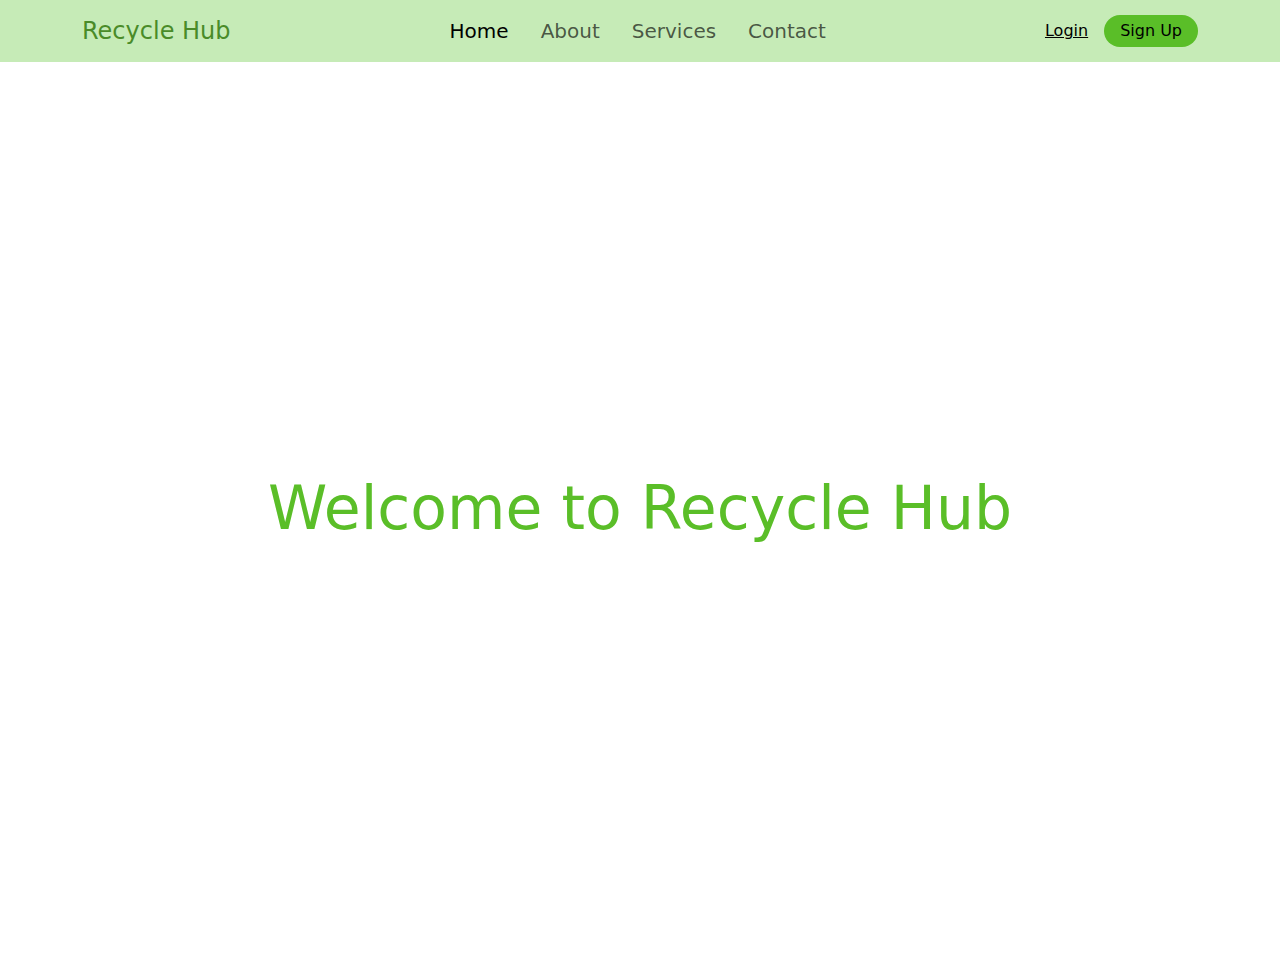
==== src/templates/index.html @ 63eab164 "Recycle Hub: Creacion de folders y files para el FrontEnd" ====
<!DOCTYPE html>
<html lang="en">
  <head>
    <meta charset="UTF-8" />
    <meta name="viewport" content="width=device-width, initial-scale=1.0" />
    <link
      href="https://cdn.jsdelivr.net/npm/bootstrap@5.3.3/dist/css/bootstrap.min.css"
      rel="stylesheet"
      integrity="sha384-QWTKZyjpPEjISv5WaRU9OFeRpok6YctnYmDr5pNlyT2bRjXh0JMhjY6hW+ALEwIH"
      crossorigin="anonymous"
    />
    <script
      src="https://cdn.jsdelivr.net/npm/bootstrap@5.3.3/dist/js/bootstrap.bundle.min.js"
      integrity="sha384-YvpcrYf0tY3lHB60NNkmXc5s9fDVZLESaAA55NDzOxhy9GkcIdslK1eN7N6jIeHz"
      crossorigin="anonymous"
    ></script>
    
    <title>Document</title>
  </head>
  <body class="vh-100 overflow-hidden">
    <link rel="stylesheet" href="../styles/main.css">
    <!-- Navbar -->
    <nav class="navbar navbar-expand-lg bg-body-tertiary">
      <div class="container">
        <!-- Logo-->
        <a class="navbar-brand fs-4" href="#">Recycle Hub</a>
        <!-- Toggle Btn-->
        <button
          class="navbar-toggler shadow-none border-0"
          type="button"
          data-bs-toggle="offcanvas"
          data-bs-target="#offcanvasNavbar"
          aria-controls="offcanvasNavbar"
          aria-label="Toggle navigation"
        >
          <span class="navbar-toggler-icon"></span>
        </button>

        <!-- SideBar-->
        <div
          class="sidebar offcanvas offcanvas-start"
          tabindex="-1"
          id="offcanvasNavbar"
          aria-labelledby="offcanvasNavbarLabel"
        >
          <!-- SideBar Header-->
          <div class="offcanvas-header text-black border-bottom">
            <h5 class="offcanvas-title" id="offcanvasNavbarLabel">
              Recycle Hub
            </h5>
            <button
              type="button"
              class="btn-close btn-close-dark"
              data-bs-dismiss="offcanvas"
              aria-label="Close"
            ></button>
          </div>
          <!-- SideBar Body-->
          <div class="offcanvas-body d-flex flex-column flex-lg-row p-4 p-lg-0">
            <ul
              class="navbar-nav justify-content-center align-items-center fs-5 flex-grow-1 pe-3"
            >
              <li class="nav-item mx-2">
                <a class="nav-link active" aria-current="page" href="#">Home</a>
              </li>
              <li class="nav-item mx-2">
                <a class="nav-link" href="#about">About</a>
              </li>
              <li class="nav-item mx-2">
                <a class="nav-link" href="#services">Services</a>
              </li>
              <li class="nav-item mx-2">
                <a class="nav-link" href="#contact">Contact</a>
              </li>
            </ul>
            <!-- Login / Sign up -->
            <div
              class="d-flex flex-column flex-lg-row align-items-center gap-3"
            >
              <a href="#login" class="text-black">Login</a>
              <a
                href="#signup"
                class="text-black text-decoration-none px-3 py-1 rounded-4"
                style="background-color: rgba(90, 190, 40, 1)"
                >Sign Up</a
              >
            </div>
          </div>
        </div>
      </div>
    </nav>

    <main>
      <section
        class="w-100 vh-100 d-flex flex-column justify-content-center align-items-center fs-1"
      >
        <h1 style="font-size: 1.5em">Welcome to Recycle Hub</h1>
      </section>
    </main>
  </body>
</html>
---- src/styles/main.css ----
body{
  background-color: rgb(255, 255, 255);
  background-blend-mode: multiply;
  background-position: center;
  background-size: cover;
  background-repeat: no-repeat;
}

@media(max-width: 991px){
  .sidebar{
    background-color: rgb(255, 255, 255);
    backdrop-filter: blur(5px);
  }
}

h1{
  color: rgba(90, 190, 40, 1);
}

.bg-body-tertiary {
  --bs-bg-opacity: 1;
  background-color: rgba(198, 235, 183, 1) !important;
}

.fs-4 {
  color: rgb(74, 139, 41);
}
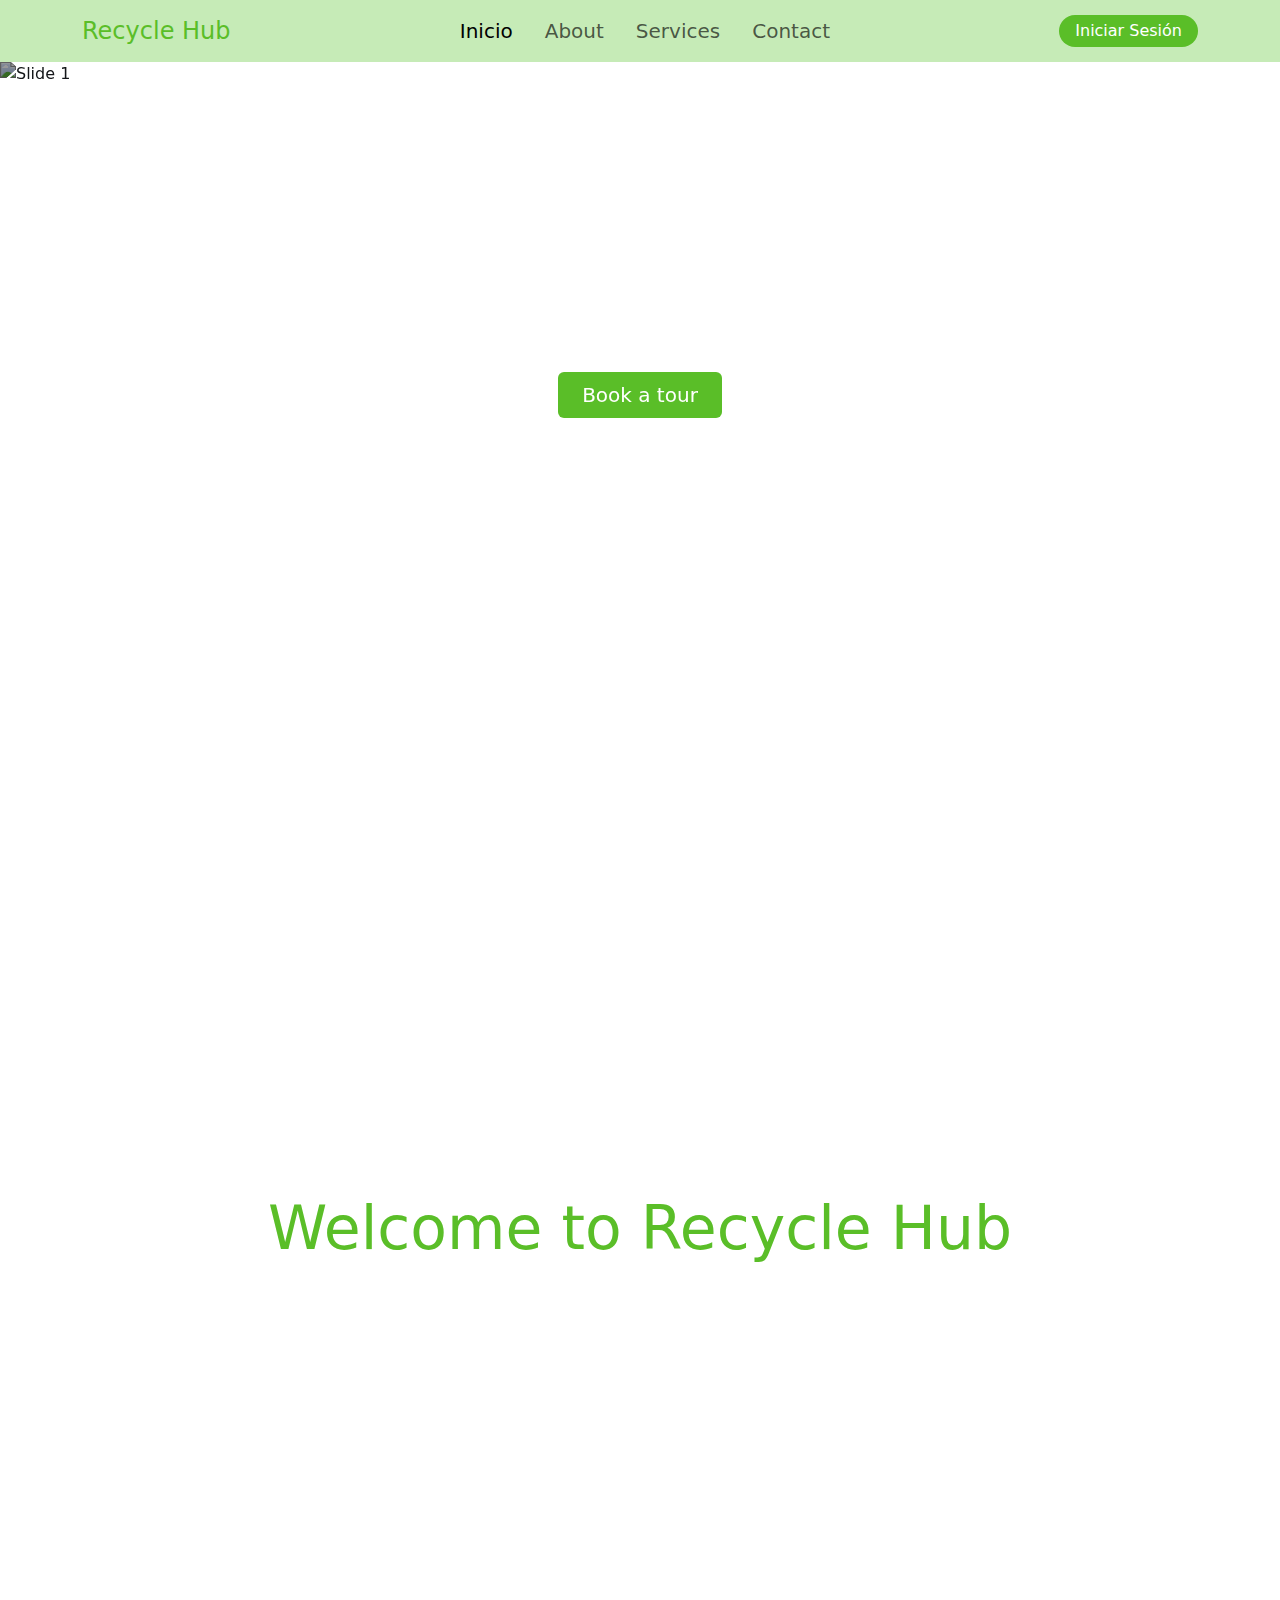
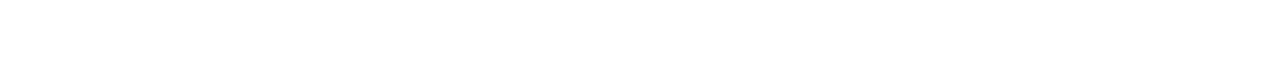
==== commit 1cfaa25c: "git pull" ====
--- a/src/templates/index.html
+++ b/src/templates/index.html
@@ -17,7 +17,7 @@
     
     <title>Document</title>
   </head>
-  <body class="vh-100 overflow-hidden">
+  <body>
     <link rel="stylesheet" href="../styles/main.css">
     <!-- Navbar -->
     <nav class="navbar navbar-expand-lg bg-body-tertiary">
@@ -61,7 +61,7 @@
               class="navbar-nav justify-content-center align-items-center fs-5 flex-grow-1 pe-3"
             >
               <li class="nav-item mx-2">
-                <a class="nav-link active" aria-current="page" href="#">Home</a>
+                <a class="nav-link active" aria-current="page" href="#">Inicio</a>
               </li>
               <li class="nav-item mx-2">
                 <a class="nav-link" href="#about">About</a>
@@ -77,18 +77,61 @@
             <div
               class="d-flex flex-column flex-lg-row align-items-center gap-3"
             >
-              <a href="#login" class="text-black">Login</a>
               <a
                 href="#signup"
-                class="text-black text-decoration-none px-3 py-1 rounded-4"
+                class="text-white text-decoration-none px-3 py-1 rounded-4"
                 style="background-color: rgba(90, 190, 40, 1)"
-                >Sign Up</a
+                >Iniciar Sesión</a
               >
             </div>
           </div>
         </div>
       </div>
     </nav>
+
+    <!-- Carousel -->
+    <div id="hero-carousel" class="carousel slide" data-bs-ride="carousel">
+      <div class="carousel-indicators">
+        <button type="button" data-bs-target="#hero-carousel" data-bs-slide-to="0" class="active" aria-current="true" aria-label="Slide 1"></button>
+        <button type="button" data-bs-target="#hero-carousel" data-bs-slide-to="1" aria-label="Slide 2"></button>
+        <button type="button" data-bs-target="#hero-carousel" data-bs-slide-to="2" aria-label="Slide 3"></button>
+      </div>
+  
+      <div class="carousel-inner">
+        <div class="carousel-item active c-item">
+          <img src="https://cdn.pixabay.com/photo/2019/11/18/08/21/bonsai-4634225_1280.jpg" class="d-block w-100 c-img" alt="Slide 1">
+          <div class="carousel-caption top-0 mt-4">
+            <p class="mt-5 fs-3 text-uppercase">Discover the hidden world</p>
+            <p class="display-1 fw-bolder text-capitalize">The Aurora Tours</p>
+            <button class="btn btn-green px-4 py-2 fs-5 mt-5">Book a tour</button>
+          </div>
+        </div>
+        <div class="carousel-item c-item">
+          <img src="https://images.unsplash.com/photo-1516466723877-e4ec1d736c8a?fit=crop&w=2134&q=100" class="d-block w-100 c-img" alt="Slide 2">
+          <div class="carousel-caption top-0 mt-4">
+            <p class="text-uppercase fs-3 mt-5">The season has arrived</p>
+            <p class="display-1 fw-bolder text-capitalize">3 available tours</p>
+            <button class="btn btn-green px-4 py-2 fs-5 mt-5">Book a tour</button>
+          </div>
+        </div>
+        <div class="carousel-item c-item">
+          <img src="https://images.unsplash.com/photo-1612686635542-2244ed9f8ddc?fit=crop&w=2070&q=100" class="d-block w-100 c-img" alt="Slide 3">
+          <div class="carousel-caption top-0 mt-4">
+            <p class="text-uppercase fs-3 mt-5">Destination activities</p>
+            <p class="display-1 fw-bolder text-capitalize">Go glacier hiking</p>
+            <button class="btn btn-green px-4 py-2 fs-5 mt-5">Book a tour</button>
+          </div>
+        </div>
+      </div>
+      <button class="carousel-control-prev" type="button" data-bs-target="#hero-carousel" data-bs-slide="prev">
+        <span class="carousel-control-prev-icon" aria-hidden="true"></span>
+        <span class="visually-hidden">Previous</span>
+      </button>
+      <button class="carousel-control-next" type="button" data-bs-target="#hero-carousel" data-bs-slide="next">
+        <span class="carousel-control-next-icon" aria-hidden="true"></span>
+        <span class="visually-hidden">Next</span>
+      </button>
+    </div>
 
     <main>
       <section
@@ -98,4 +141,4 @@
       </section>
     </main>
   </body>
-</html>
+</html>--- a/src/styles/main.css
+++ b/src/styles/main.css
@@ -1,3 +1,4 @@
+/* Body */
 body{
   background-color: rgb(255, 255, 255);
   background-blend-mode: multiply;
@@ -13,6 +14,7 @@
   }
 }
 
+/* Header */
 h1{
   color: rgba(90, 190, 40, 1);
 }
@@ -23,5 +25,24 @@
 }
 
 .fs-4 {
-  color: rgb(74, 139, 41);
-}+  color: rgba(90, 190, 40, 1);
+}
+
+
+/* Carrusel */
+.c-item {
+  height: 45rem;
+}
+
+.c-img {
+  height: 100%;
+  object-fit: cover;
+  filter: brightness(0.6);
+}
+
+.btn-green {
+  background-color: rgba(90, 190, 40, 1); 
+  color: white; 
+  border: none; 
+  transition: background-color 0.3s ease; 
+}
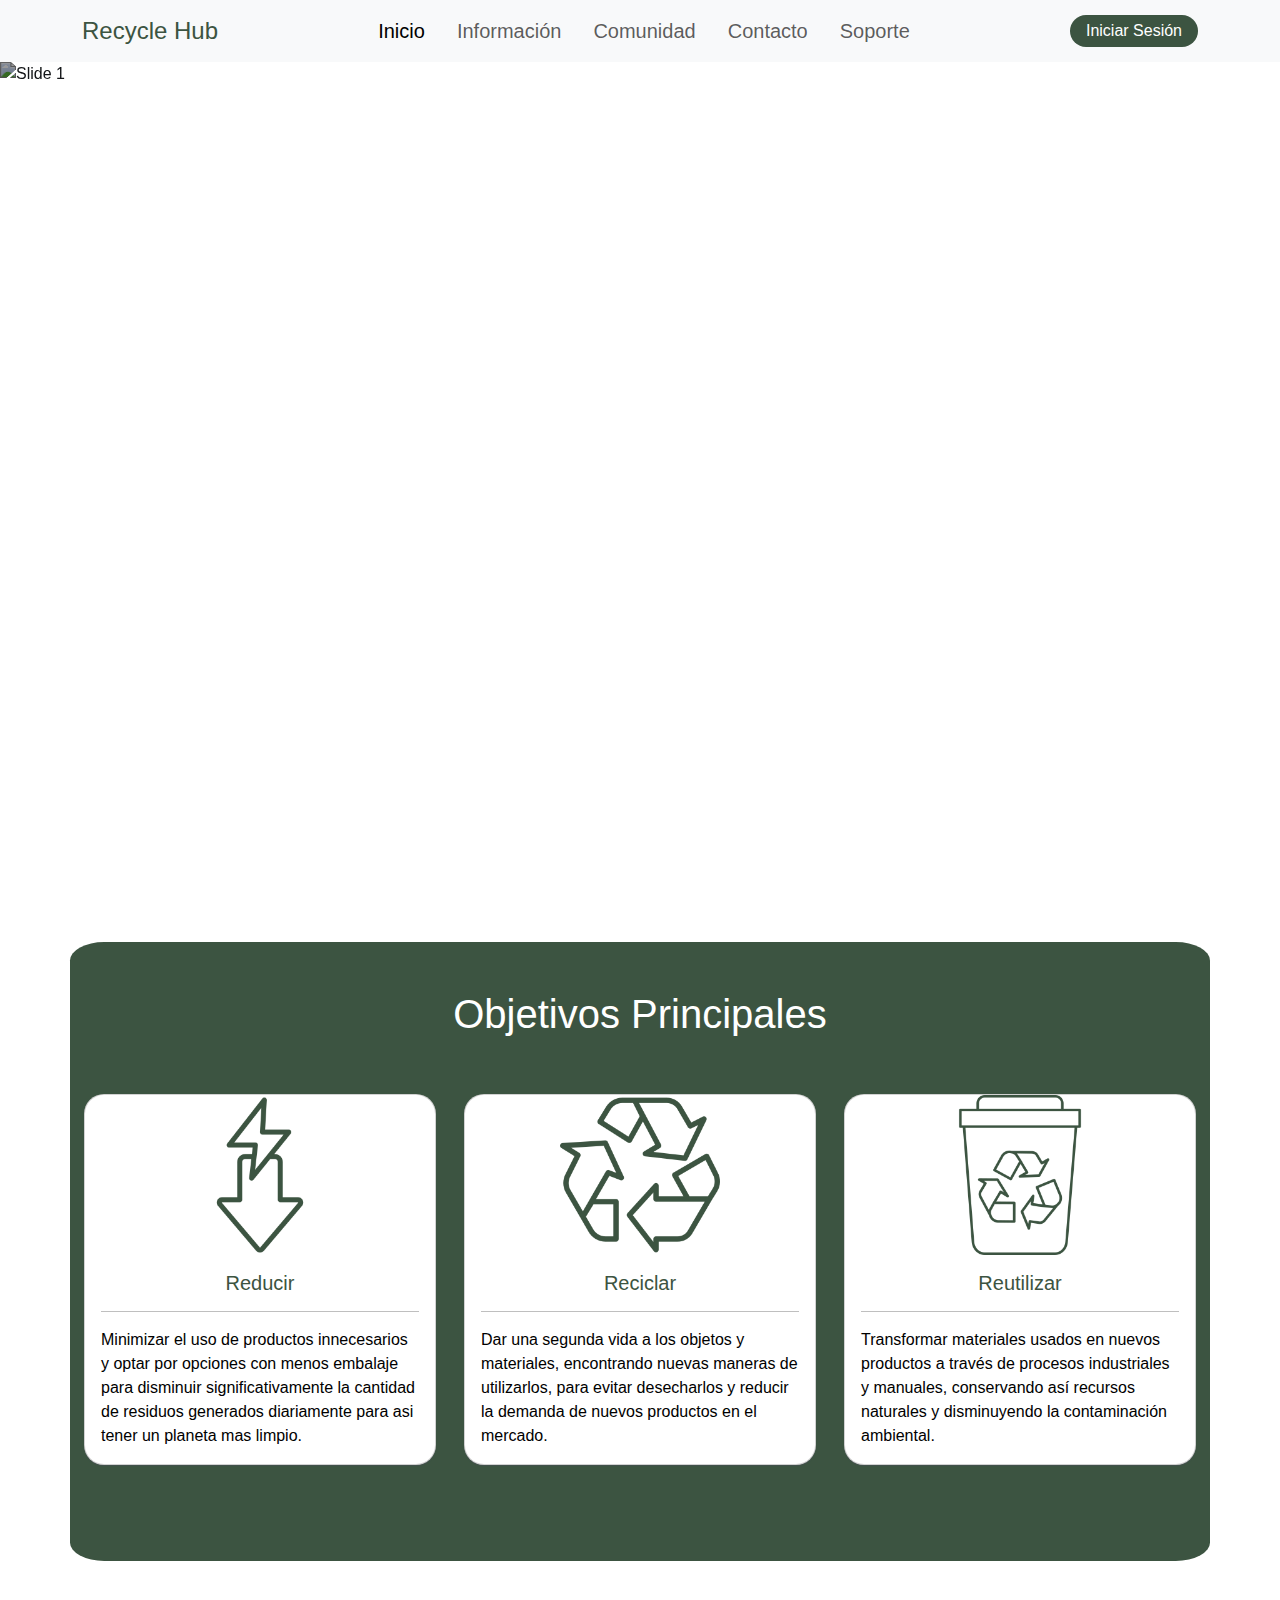
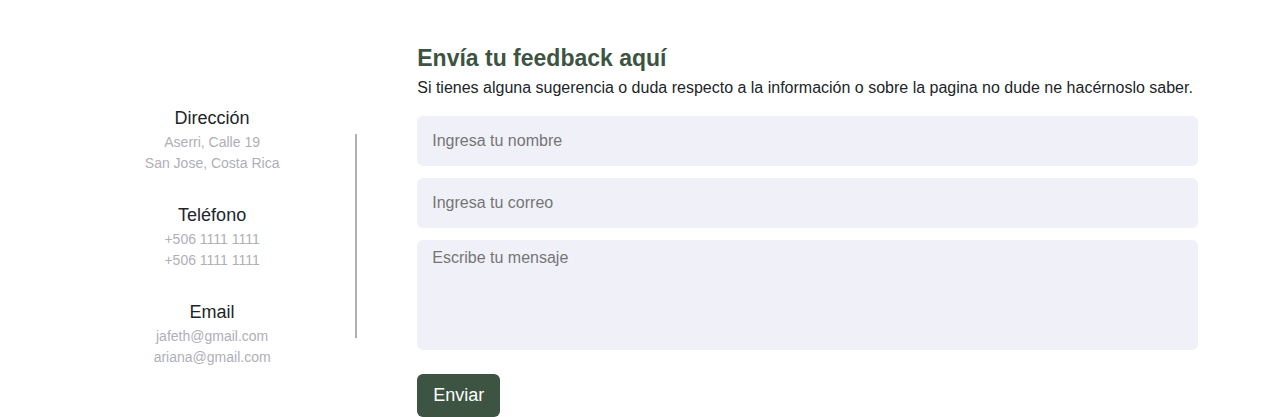
==== commit 5d8f7267: "Recycle Hub: Creacion de nuevas secciones para el index" ====
--- a/src/templates/index.html
+++ b/src/templates/index.html
@@ -14,11 +14,11 @@
       integrity="sha384-YvpcrYf0tY3lHB60NNkmXc5s9fDVZLESaAA55NDzOxhy9GkcIdslK1eN7N6jIeHz"
       crossorigin="anonymous"
     ></script>
-    
+
     <title>Document</title>
   </head>
   <body>
-    <link rel="stylesheet" href="../styles/main.css">
+    <link rel="stylesheet" href="../styles/main.css" />
     <!-- Navbar -->
     <nav class="navbar navbar-expand-lg bg-body-tertiary">
       <div class="container">
@@ -61,16 +61,21 @@
               class="navbar-nav justify-content-center align-items-center fs-5 flex-grow-1 pe-3"
             >
               <li class="nav-item mx-2">
-                <a class="nav-link active" aria-current="page" href="#">Inicio</a>
-              </li>
-              <li class="nav-item mx-2">
-                <a class="nav-link" href="#about">About</a>
-              </li>
-              <li class="nav-item mx-2">
-                <a class="nav-link" href="#services">Services</a>
-              </li>
-              <li class="nav-item mx-2">
-                <a class="nav-link" href="#contact">Contact</a>
+                <a class="nav-link active" aria-current="page" href="#"
+                  >Inicio</a
+                >
+              </li>
+              <li class="nav-item mx-2">
+                <a class="nav-link" href="#about">Información</a>
+              </li>
+              <li class="nav-item mx-2">
+                <a class="nav-link" href="#services">Comunidad</a>
+              </li>
+              <li class="nav-item mx-2">
+                <a class="nav-link" href="#services">Contacto</a>
+              </li>
+              <li class="nav-item mx-2">
+                <a class="nav-link" href="#contact">Soporte</a>
               </li>
             </ul>
             <!-- Login / Sign up -->
@@ -80,7 +85,7 @@
               <a
                 href="#signup"
                 class="text-white text-decoration-none px-3 py-1 rounded-4"
-                style="background-color: rgba(90, 190, 40, 1)"
+                style="background-color: #3c5441"
                 >Iniciar Sesión</a
               >
             </div>
@@ -92,53 +97,202 @@
     <!-- Carousel -->
     <div id="hero-carousel" class="carousel slide" data-bs-ride="carousel">
       <div class="carousel-indicators">
-        <button type="button" data-bs-target="#hero-carousel" data-bs-slide-to="0" class="active" aria-current="true" aria-label="Slide 1"></button>
-        <button type="button" data-bs-target="#hero-carousel" data-bs-slide-to="1" aria-label="Slide 2"></button>
-        <button type="button" data-bs-target="#hero-carousel" data-bs-slide-to="2" aria-label="Slide 3"></button>
-      </div>
-  
+        <button
+          type="button"
+          data-bs-target="#hero-carousel"
+          data-bs-slide-to="0"
+          class="active"
+          aria-current="true"
+          aria-label="Slide 1"
+        ></button>
+        <button
+          type="button"
+          data-bs-target="#hero-carousel"
+          data-bs-slide-to="1"
+          aria-label="Slide 2"
+        ></button>
+        <button
+          type="button"
+          data-bs-target="#hero-carousel"
+          data-bs-slide-to="2"
+          aria-label="Slide 3"
+        ></button>
+      </div>
+
       <div class="carousel-inner">
         <div class="carousel-item active c-item">
-          <img src="https://cdn.pixabay.com/photo/2019/11/18/08/21/bonsai-4634225_1280.jpg" class="d-block w-100 c-img" alt="Slide 1">
+          <img
+            src="https://cdn.pixabay.com/photo/2019/11/18/08/21/bonsai-4634225_1280.jpg"
+            class="d-block w-100 c-img"
+            alt="Slide 1"
+          />
           <div class="carousel-caption top-0 mt-4">
-            <p class="mt-5 fs-3 text-uppercase">Discover the hidden world</p>
-            <p class="display-1 fw-bolder text-capitalize">The Aurora Tours</p>
-            <button class="btn btn-green px-4 py-2 fs-5 mt-5">Book a tour</button>
+            <p class="mt-5 fs-3 text-uppercase">Aprende a reciclar con</p>
+            <p class="display-1 fw-bolder text-capitalize">Recycle Hub</p>
           </div>
         </div>
         <div class="carousel-item c-item">
-          <img src="https://images.unsplash.com/photo-1516466723877-e4ec1d736c8a?fit=crop&w=2134&q=100" class="d-block w-100 c-img" alt="Slide 2">
+          <img
+            src="https://cdn.pixabay.com/photo/2016/11/22/21/32/forest-1850640_1280.jpg"
+            class="d-block w-100 c-img"
+            alt="Slide 2"
+          />
           <div class="carousel-caption top-0 mt-4">
-            <p class="text-uppercase fs-3 mt-5">The season has arrived</p>
-            <p class="display-1 fw-bolder text-capitalize">3 available tours</p>
-            <button class="btn btn-green px-4 py-2 fs-5 mt-5">Book a tour</button>
+            <p class="text-uppercase fs-3 mt-5">
+              Encuentraras la información mas relevante acerca el reciclaje
+            </p>
+            <p class="display-1 fw-bolder">Conoce el Reciclaje</p>
+            <button class="btn btn-green px-4 py-2 fs-5 mt-5">
+              Más Información
+            </button>
           </div>
         </div>
         <div class="carousel-item c-item">
-          <img src="https://images.unsplash.com/photo-1612686635542-2244ed9f8ddc?fit=crop&w=2070&q=100" class="d-block w-100 c-img" alt="Slide 3">
+          <img
+            src="https://cdn.pixabay.com/photo/2024/04/03/05/52/ai-generated-8672132_1280.jpg"
+            class="d-block w-100 c-img"
+            alt="Slide 3"
+          />
           <div class="carousel-caption top-0 mt-4">
-            <p class="text-uppercase fs-3 mt-5">Destination activities</p>
-            <p class="display-1 fw-bolder text-capitalize">Go glacier hiking</p>
-            <button class="btn btn-green px-4 py-2 fs-5 mt-5">Book a tour</button>
-          </div>
-        </div>
-      </div>
-      <button class="carousel-control-prev" type="button" data-bs-target="#hero-carousel" data-bs-slide="prev">
+            <p class="text-uppercase fs-3 mt-5">
+              Aprende Más Sobre Nuestra Comunidad
+            </p>
+            <p class="display-1 fw-bolder">Únete a Nosotros</p>
+            <button class="btn btn-green px-4 py-2 fs-5 mt-5">
+              Más Información
+            </button>
+          </div>
+        </div>
+      </div>
+      <button
+        class="carousel-control-prev"
+        type="button"
+        data-bs-target="#hero-carousel"
+        data-bs-slide="prev"
+      >
         <span class="carousel-control-prev-icon" aria-hidden="true"></span>
         <span class="visually-hidden">Previous</span>
       </button>
-      <button class="carousel-control-next" type="button" data-bs-target="#hero-carousel" data-bs-slide="next">
+      <button
+        class="carousel-control-next"
+        type="button"
+        data-bs-target="#hero-carousel"
+        data-bs-slide="next"
+      >
         <span class="carousel-control-next-icon" aria-hidden="true"></span>
         <span class="visually-hidden">Next</span>
       </button>
     </div>
 
-    <main>
-      <section
-        class="w-100 vh-100 d-flex flex-column justify-content-center align-items-center fs-1"
-      >
-        <h1 style="font-size: 1.5em">Welcome to Recycle Hub</h1>
-      </section>
-    </main>
+    <!-- Cards de los goals -->
+
+    <div class="container py-5 cards-background">
+      <h1 class="Objetivos">Objetivos Principales</h1>
+      <div class="row justify-content-center">
+        <div class="col-12 col-lg-4">
+          <div class="card mx-auto my-5">
+            <img
+              src="../assets/images/reducir.png"
+              class="card-img-top"
+              alt="..."
+            />
+            <div class="card-body">
+              <h5 class="card-title">Reducir</h5>
+              <hr />
+              <p class="card-text">
+                Minimizar el uso de productos innecesarios y optar por opciones
+                con menos embalaje para disminuir significativamente la cantidad
+                de residuos generados diariamente para asi tener un planeta mas
+                limpio.
+              </p>
+            </div>
+          </div>
+        </div>
+        <div class="col-12 col-lg-4">
+          <div class="card mx-auto my-5">
+            <img
+              src="../assets/images/reciclar.png"
+              class="card-img-top"
+              alt="..."
+            />
+            <div class="card-body">
+              <h5 class="card-title">Reciclar</h5>
+              <hr />
+              <p class="card-text">
+                Dar una segunda vida a los objetos y materiales, encontrando
+                nuevas maneras de utilizarlos, para evitar desecharlos y reducir
+                la demanda de nuevos productos en el mercado.
+              </p>
+            </div>
+          </div>
+        </div>
+        <div class="col-12 col-lg-4">
+          <div class="card mx-auto my-5">
+            <img
+              src="../assets/images/Reutilizar.png"
+              class="card-img-top"
+              alt="..."
+            />
+            <div class="card-body">
+              <h5 class="card-title">Reutilizar</h5>
+              <hr />
+              <p class="card-text">
+                Transformar materiales usados en nuevos productos a través de
+                procesos industriales y manuales, conservando así recursos
+                naturales y disminuyendo la contaminación ambiental.
+              </p>
+            </div>
+          </div>
+        </div>
+      </div>
+    </div>
+
+    <!-- Feedback  -->
+
+    <div class="container">
+      <div class="content">
+        <div class="left-side">
+          <div class="address details">
+            <i class="fas fa-map-marker-alt"></i>
+            <div class="topic">Dirección</div>
+            <div class="text-one">Aserri, Calle 19</div>
+            <div class="text-two">San Jose, Costa Rica</div>
+          </div>
+          <div class="phone details">
+            <i class="fas fa-phone-alt"></i>
+            <div class="topic">Teléfono</div>
+            <div class="text-one">+506 1111 1111</div>
+            <div class="text-two">+506 1111 1111</div>
+          </div>
+          <div class="email details">
+            <i class="fas fa-envelope"></i>
+            <div class="topic">Email</div>
+            <div class="text-one">jafeth@gmail.com</div>
+            <div class="text-two">ariana@gmail.com</div>
+          </div>
+        </div>
+        <div class="right-side">
+          <div class="topic-text">Envía tu feedback aquí</div>
+          <p>
+            Si tienes alguna sugerencia o duda respecto a la información o sobre
+            la pagina no dude ne hacérnoslo saber.
+          </p>
+          <form action="#">
+            <div class="input-box">
+              <input type="text" placeholder="Ingresa tu nombre" />
+            </div>
+            <div class="input-box">
+              <input type="text" placeholder="Ingresa tu correo" />
+            </div>
+            <div class="input-box message-box">
+              <textarea placeholder="Escribe tu mensaje"></textarea>
+            </div>
+            <div class="button">
+              <input type="button" value="Enviar" />
+            </div>
+          </form>
+        </div>
+      </div>
+    </div>
   </body>
-</html>+</html>
--- a/src/styles/main.css
+++ b/src/styles/main.css
@@ -21,17 +21,21 @@
 
 .bg-body-tertiary {
   --bs-bg-opacity: 1;
-  background-color: rgba(198, 235, 183, 1) !important;
+  background-color: e1e1e1 !important;
 }
 
 .fs-4 {
-  color: rgba(90, 190, 40, 1);
+  color: #3c5441;
+}
+
+.fs-4:hover {
+  color: #3c5441;
 }
 
 
 /* Carrusel */
 .c-item {
-  height: 45rem;
+  height: 50rem;
 }
 
 .c-img {
@@ -41,8 +45,195 @@
 }
 
 .btn-green {
-  background-color: rgba(90, 190, 40, 1); 
+  background-color: #3c5441; 
   color: white; 
   border: none; 
   transition: background-color 0.3s ease; 
 }
+
+.btn-green:hover {
+  background-color: #3c5441; 
+}
+
+/* Cards */
+
+
+.cards-background {
+  background-color: #3c5441; 
+  margin-top: 5rem;
+  border-radius: 3%;
+}
+
+.Objetivos {
+  text-align: center;
+  color: white; 
+}
+
+* {
+	transition: all .2s ease-in-out;
+}
+.card {
+	width: 22rem;
+	background-color: white;
+	color: #000000;
+	border-radius: 20px;
+	box-shadow: 0 1px 1px rgba(72, 78, 85, .6);
+  display: flex;
+  justify-content: center;
+  align-items: center;
+}
+.card img {
+
+	border-radius: 20px 20px 0 0;
+  width: 10rem;
+  height: 10rem;
+}
+.card:hover {
+	box-shadow: 0 20px 40px rgba(255, 255, 255, 0.6);
+}
+
+.card-title {
+  text-align: center;
+  color:  #3c5441;
+}
+
+
+
+
+/* Google Font CDN Link */
+@import url('https://fonts.googleapis.com/css2?family=Poppins:wght@200;300;400;500;600;700&display=swap');
+*{
+  margin: 0;
+  padding: 0;
+  box-sizing: border-box;
+  font-family: "Poppins" , sans-serif;
+}
+
+.container .content{
+  margin-top: 5rem;
+  display: flex;
+  align-items: center;
+  justify-content: space-between;
+}
+.container .content .left-side{
+  width: 25%;
+  height: 100%;
+  display: flex;
+  flex-direction: column;
+  align-items: center;
+  justify-content: center;
+  margin-top: 15px;
+  position: relative;
+}
+.content .left-side::before{
+  content: '';
+  position: absolute;
+  height: 70%;
+  width: 2px;
+  right: -15px;
+  top: 50%;
+  transform: translateY(-50%);
+  background: #afafb6;
+}
+.content .left-side .details{
+  margin: 14px;
+  text-align: center;
+}
+.content .left-side .details i{
+  font-size: 30px;
+  color: #3c5441;
+  margin-bottom: 10px;
+}
+.content .left-side .details .topic{
+  font-size: 18px;
+  font-weight: 500;
+}
+.content .left-side .details .text-one,
+.content .left-side .details .text-two{
+  font-size: 14px;
+  color: #afafb6;
+}
+.container .content .right-side{
+  width: 75%;
+  margin-left: 75px;
+}
+.content .right-side .topic-text{
+  font-size: 23px;
+  font-weight: 600;
+  color: #3c5441;
+}
+.right-side .input-box{
+  height: 50px;
+  width: 100%;
+  margin: 12px 0;
+}
+.right-side .input-box input,
+.right-side .input-box textarea{
+  height: 100%;
+  width: 100%;
+  border: none;
+  outline: none;
+  font-size: 16px;
+  background: #F0F1F8;
+  border-radius: 6px;
+  padding: 0 15px;
+  resize: none;
+}
+.right-side .message-box{
+  min-height: 110px;
+}
+.right-side .input-box textarea{
+  padding-top: 6px;
+}
+.right-side .button{
+  display: inline-block;
+  margin-top: 12px;
+}
+.right-side .button input[type="button"]{
+  color: #fff;
+  font-size: 18px;
+  outline: none;
+  border: none;
+  padding: 8px 16px;
+  border-radius: 6px;
+  background: #3c5441;
+  cursor: pointer;
+  transition: all 0.3s ease;
+}
+.button input[type="button"]:hover{
+  background: #3c5441;
+}
+
+@media (max-width: 950px) {
+  .container{
+    width: 90%;
+    padding: 30px 40px 40px 35px ;
+  }
+  .container .content .right-side{
+   width: 75%;
+   margin-left: 55px;
+}
+}
+@media (max-width: 820px) {
+  .container{
+    margin: 40px 0;
+    height: 100%;
+  }
+  .container .content{
+    flex-direction: column-reverse;
+  }
+ .container .content .left-side{
+   width: 100%;
+   flex-direction: row;
+   margin-top: 40px;
+   justify-content: center;
+   flex-wrap: wrap;
+ }
+ .container .content .left-side::before{
+   display: none;
+ }
+ .container .content .right-side{
+   width: 100%;
+   margin-left: 0;
+ }
+}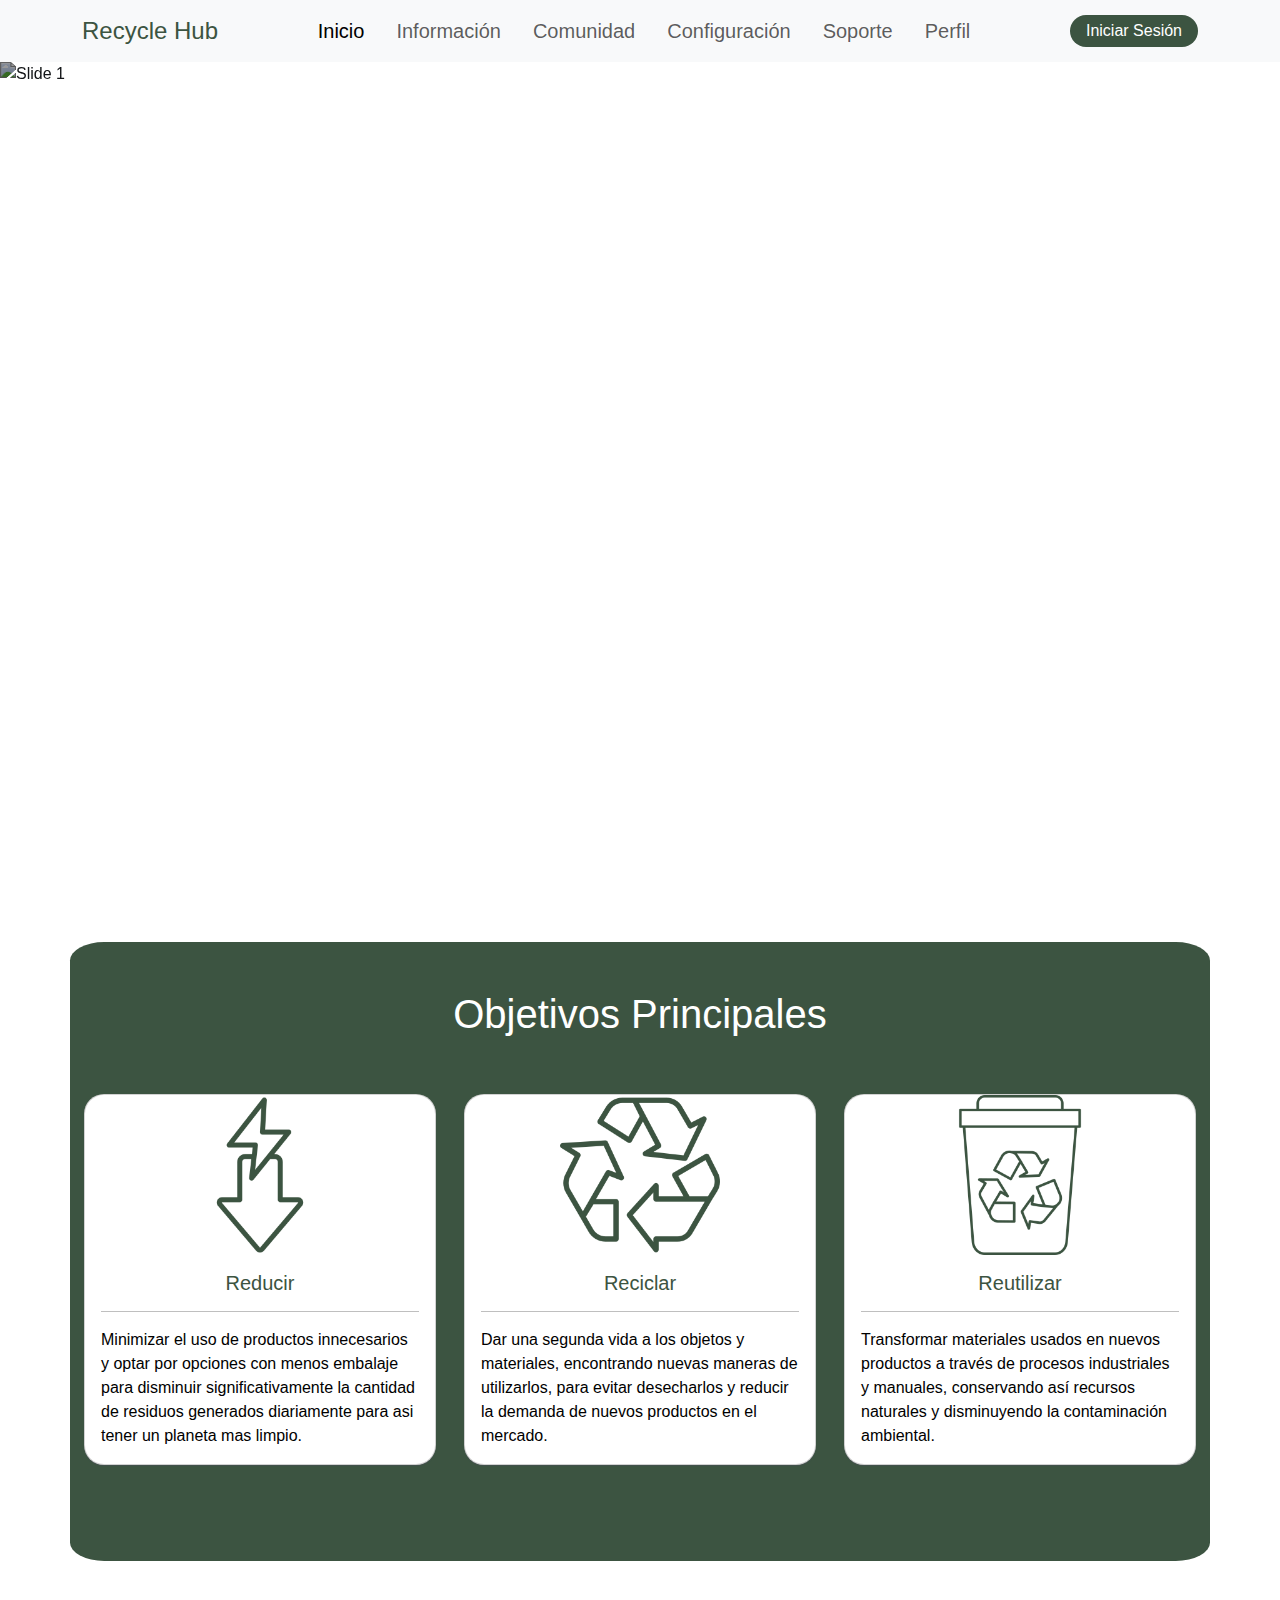
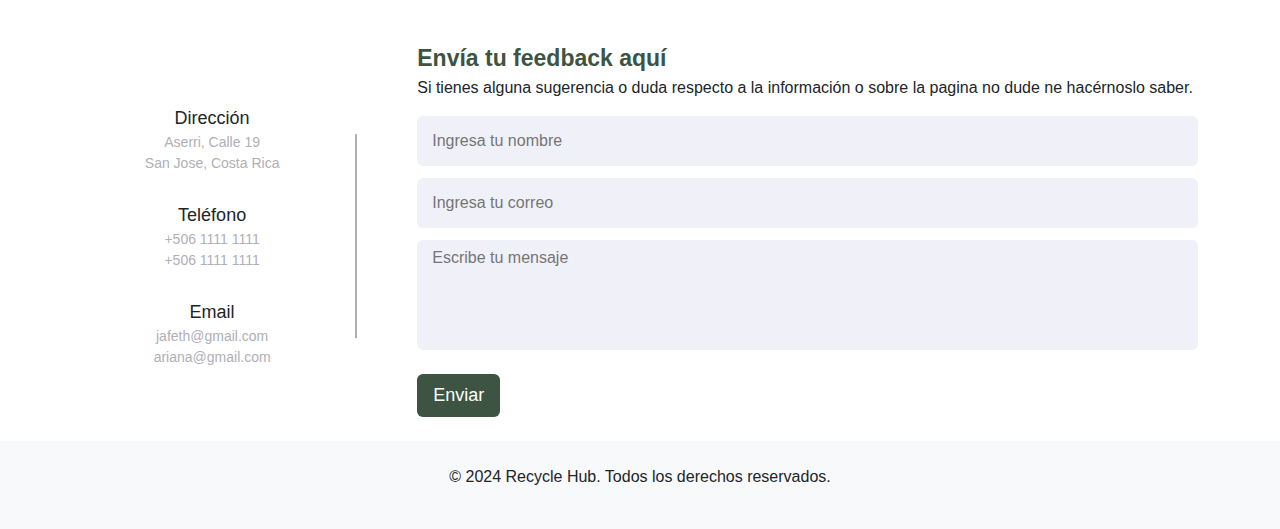
==== commit 925b82d4: "Recycle Hub: Navegacion entre paginas" ====
--- a/src/templates/index.html
+++ b/src/templates/index.html
@@ -61,21 +61,24 @@
               class="navbar-nav justify-content-center align-items-center fs-5 flex-grow-1 pe-3"
             >
               <li class="nav-item mx-2">
-                <a class="nav-link active" aria-current="page" href="#"
+                <a class="nav-link active" aria-current="page" href="index.html"
                   >Inicio</a
                 >
               </li>
               <li class="nav-item mx-2">
-                <a class="nav-link" href="#about">Información</a>
-              </li>
-              <li class="nav-item mx-2">
-                <a class="nav-link" href="#services">Comunidad</a>
-              </li>
-              <li class="nav-item mx-2">
-                <a class="nav-link" href="#services">Contacto</a>
-              </li>
-              <li class="nav-item mx-2">
-                <a class="nav-link" href="#contact">Soporte</a>
+                <a class="nav-link" href="informacion.html">Información</a>
+              </li>
+              <li class="nav-item mx-2">
+                <a class="nav-link" href="comunidad.html">Comunidad</a>
+              </li>
+              <li class="nav-item mx-2">
+                <a class="nav-link" href="configuracion.html">Configuración</a>
+              </li>
+              <li class="nav-item mx-2">
+                <a class="nav-link" href="soporte.html">Soporte</a>
+              </li>
+              <li class="nav-item mx-2">
+                <a class="nav-link" href="perfil.html">Perfil</a>
               </li>
             </ul>
             <!-- Login / Sign up -->
@@ -294,5 +297,9 @@
         </div>
       </div>
     </div>
+    <br>
+    <footer class="bg-light text-center p-4">
+      <p>&copy; 2024 Recycle Hub. Todos los derechos reservados.</p>
+    </footer>
   </body>
 </html>
--- a/src/styles/main.css
+++ b/src/styles/main.css
@@ -6,14 +6,12 @@
   background-size: cover;
   background-repeat: no-repeat;
 }
-
 @media(max-width: 991px){
   .sidebar{
     background-color: rgb(255, 255, 255);
     backdrop-filter: blur(5px);
   }
 }
-
 /* Header */
 h1{
   color: rgba(90, 190, 40, 1);
@@ -31,7 +29,6 @@
 .fs-4:hover {
   color: #3c5441;
 }
-
 
 /* Carrusel */
 .c-item {
@@ -100,7 +97,7 @@
 
 
 
-/* Google Font CDN Link */
+/* Feedback*/
 @import url('https://fonts.googleapis.com/css2?family=Poppins:wght@200;300;400;500;600;700&display=swap');
 *{
   margin: 0;
